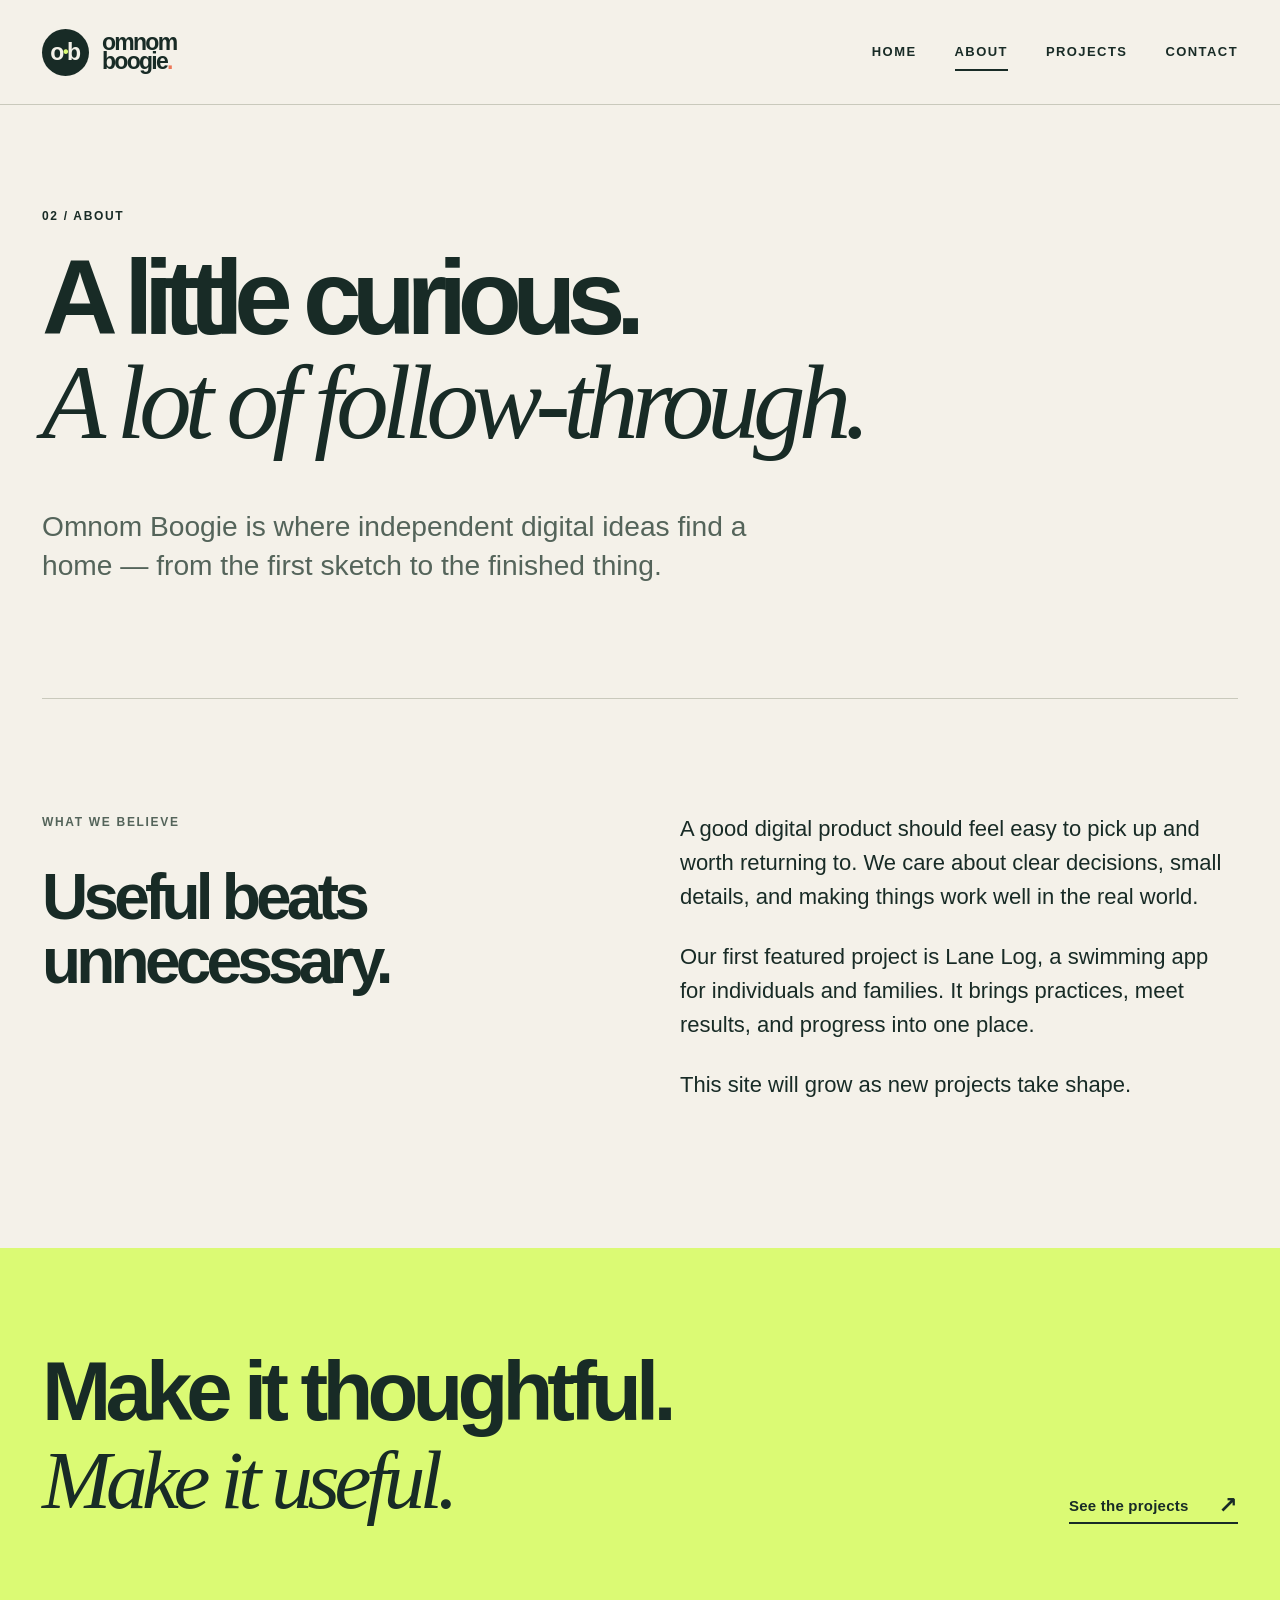
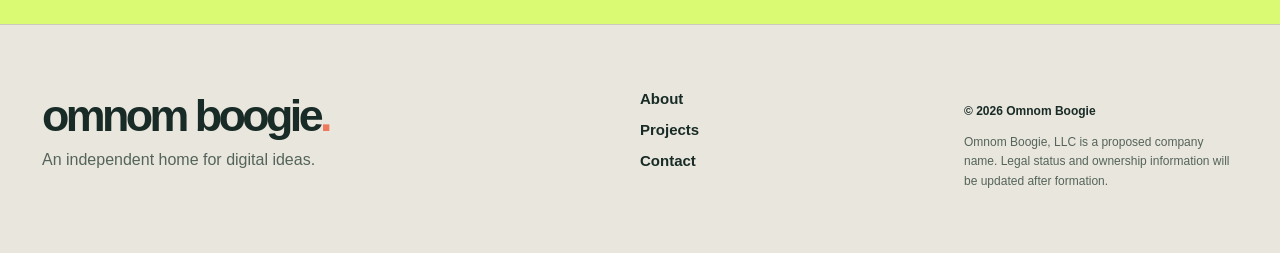
==== about.html @ baf91707 "Add files via upload" ====
<!doctype html>
<html lang="en"><head><meta charset="utf-8"><meta name="viewport" content="width=device-width, initial-scale=1"><meta name="theme-color" content="#f4f1e9"><meta name="description" content="About Omnom Boogie and the thinking behind our independent digital projects."><title>About — Omnom Boogie</title><link rel="stylesheet" href="styles.css"><script src="site.js" defer></script></head><body><a class="skip" href="#main">Skip to content</a><header class="site-header"><div class="shell header-bar"><a class="brand" href="index.html" aria-label="Omnom Boogie home"><span class="brand-glyph" aria-hidden="true">o<span>•</span>b</span><span class="brand-name">omnom<br>boogie<span class="brand-dot">.</span></span></a><button class="menu-button" type="button" aria-controls="main-nav" aria-expanded="false">Menu <span aria-hidden="true">+</span></button><nav class="nav" id="main-nav" aria-label="Main navigation"><a href="index.html">Home</a><a href="about.html" aria-current="page">About</a><a href="projects.html">Projects</a><a href="contact.html">Contact</a></nav></div></header><main id="main"><section class="inner-hero shell"><p class="small-label">02 / ABOUT</p><h1>A little curious.<br><em>A lot of follow-through.</em></h1><p class="inner-lead">Omnom Boogie is where independent digital ideas find a home — from the first sketch to the finished thing.</p></section><section class="section shell rule-top"><div class="split-copy"><div><span class="index">WHAT WE BELIEVE</span><h2>Useful beats<br>unnecessary.</h2></div><div class="prose"><p>A good digital product should feel easy to pick up and worth returning to. We care about clear decisions, small details, and making things work well in the real world.</p><p>Our first featured project is Lane Log, a swimming app for individuals and families. It brings practices, meet results, and progress into one place.</p><p>This site will grow as new projects take shape.</p></div></div></section><section class="quote-band"><div class="shell"><p>Make it thoughtful.<br><em>Make it useful.</em></p><a class="arrow-link" href="projects.html">See the projects <span aria-hidden="true">↗</span></a></div></section></main><footer class="site-footer"><div class="shell footer-grid"><div><p class="footer-wordmark">omnom boogie<span>.</span></p><p class="footer-small">An independent home for digital ideas.</p></div><div class="footer-links"><a href="about.html">About</a><a href="projects.html">Projects</a><a href="contact.html">Contact</a></div><div class="footer-meta"><p>© <span data-year>2026</span> Omnom Boogie</p><p>Omnom Boogie, LLC is a proposed company name. Legal status and ownership information will be updated after formation.</p></div></div></footer></body></html>
---- styles.css ----
/* Omnom Boogie / editorial system. No external fonts, dependencies, trackers, or services. */
:root{--bg:#f4f1e9;--ink:#182b26;--muted:#54645a;--acid:#dbfa74;--orange:#ff8160;--line:#c9c9bc;--sea:#163b4b}*{box-sizing:border-box}html{scroll-behavior:smooth}body{margin:0;background:var(--bg);color:var(--ink);font-family:Arial,Helvetica,system-ui,sans-serif;-webkit-font-smoothing:antialiased}a{color:inherit;text-decoration:none}button{font:inherit}a:focus-visible,button:focus-visible{outline:3px solid #b14d31;outline-offset:5px}.shell{width:min(1280px,calc(100% - 84px));margin:auto}.skip{position:absolute;left:-9999px;top:0;background:var(--acid);z-index:100;padding:12px}.skip:focus{left:12px}.site-header{border-bottom:1px solid var(--line)}.header-bar{min-height:104px;display:flex;align-items:center;justify-content:space-between}.brand{display:flex;align-items:center;gap:13px}.brand-glyph{width:47px;height:47px;display:flex;align-items:center;justify-content:center;position:relative;background:var(--ink);border-radius:50%;color:var(--bg);font-size:23px;font-weight:900;letter-spacing:-.19em;padding-right:4px}.brand-glyph span{font-size:16px;color:var(--acid);margin:0 3px}.brand-name{font-size:23px;line-height:.81;letter-spacing:-.075em;font-weight:900}.brand-dot,.period{color:#ed795a}.nav{display:flex;align-items:center;gap:38px}.nav a{font-size:13px;text-transform:uppercase;letter-spacing:.11em;font-weight:800;padding:10px 0;border-bottom:2px solid transparent}.nav a:hover,.nav a[aria-current=page]{border-color:var(--ink)}.menu-button{display:none}.small-label,.index,.hero-topline,.art-top,.art-bottom{font-size:12px;letter-spacing:.14em;font-weight:800;text-transform:uppercase}.small-label{margin:0 0 23px}.index{color:var(--muted)}.home-hero{padding:43px 0 76px}.hero-topline{display:flex;justify-content:space-between;gap:10px;color:var(--muted)}.hero-title{display:flex;position:relative;align-items:end;justify-content:space-between;margin:90px 0 70px}.hero-title h1{font-weight:900;font-size:clamp(64px,9.4vw,156px);letter-spacing:-.09em;line-height:.91;margin:0}.hero-title em,.inner-hero em,.outro em,.quote-band em{font-family:Georgia,'Times New Roman',serif;font-weight:400;letter-spacing:-.065em}.hero-star{font-size:clamp(95px,13vw,210px);color:var(--orange);transform:rotate(-16deg);line-height:.7;padding:0 3vw 7px 0}.hero-bottom{display:flex;justify-content:space-between;align-items:end;gap:36px}.hero-bottom p{max-width:590px;font-size:clamp(18px,2vw,26px);letter-spacing:-.025em;line-height:1.4;margin:0}.round-link{background:var(--ink);color:var(--bg);border-radius:50%;width:82px;height:82px;display:grid;place-items:center;font-size:40px;flex:none;transition:transform .2s}.round-link:hover{transform:rotate(-45deg)}.ticker{background:var(--acid);border-block:1px solid var(--ink)}.ticker .shell{display:flex;align-items:center;justify-content:space-between;gap:20px;padding:23px 0;font-size:clamp(12px,1.5vw,19px);letter-spacing:.09em;font-weight:900}.ticker-mark{font-size:28px;line-height:.7}.section{padding-top:113px;padding-bottom:120px}.section-heading{display:flex;justify-content:space-between;align-items:end;margin-bottom:46px;gap:32px}.section-heading h2,.split-copy h2,.contact-layout h2{font-size:clamp(42px,5vw,74px);line-height:1;letter-spacing:-.075em;margin:0;font-weight:900}.section-heading>p{color:var(--muted);font-size:17px;margin:0}.feature{display:grid;grid-template-columns:49% 51%;border:1px solid var(--ink);min-height:490px}.feature-copy{display:flex;flex-direction:column;justify-content:space-between;padding:35px 46px 48px}.feature-top{display:flex;justify-content:space-between;gap:15px;align-items:center}.status{font-size:12px;font-weight:800;text-transform:uppercase;letter-spacing:.06em;white-space:nowrap}.status-dot{display:inline-block;width:8px;height:8px;border-radius:50%;background:#3d8460;margin-right:7px}.feature h3{font-size:clamp(58px,6vw,95px);letter-spacing:-.09em;line-height:.96;margin:0}.feature-description{max-width:460px;color:var(--muted);font-size:20px;line-height:1.48;margin:24px 0 40px}.arrow-link{display:inline-flex;align-items:center;gap:30px;font-size:15px;font-weight:900;letter-spacing:.015em;padding-bottom:8px;border-bottom:2px solid currentColor}.arrow-link span{font-size:23px;line-height:.7}.arrow-link:hover{gap:38px}.lane-art{position:relative;background:var(--sea);color:#e9f8ee;overflow:hidden;min-height:490px;padding:28px 30px;display:flex;flex-direction:column;justify-content:space-between}.lane-art:after{content:'';position:absolute;top:-30%;right:-35%;width:75%;height:150%;border:1px solid #ffffff30;transform:rotate(27deg)}.art-top,.art-bottom{z-index:2;position:relative}.art-bottom{align-self:flex-end}.lane-stripes{position:absolute;inset:-100px -70px;transform:rotate(21deg);display:flex;justify-content:space-around}.lane-stripes i{width:2px;background:#9acdd777}.lane-stripes i:nth-child(2),.lane-stripes i:nth-child(4){width:15px;background:#29637b88}.lane-art-title{font-weight:900;position:relative;z-index:2;line-height:.78;font-size:clamp(80px,9vw,160px);letter-spacing:-.09em}.lane-art-title span{font-size:.46em;vertical-align:top;color:var(--acid);margin-left:12px}.outro{background:var(--ink);color:var(--bg);padding:105px 0 120px}.outro-layout{display:grid;grid-template-columns:1fr 2fr;gap:30px}.outro-layout>h2{grid-column:2;font-size:clamp(46px,6vw,90px);letter-spacing:-.075em;line-height:1.04;margin:0}.outro-layout>div{grid-column:2;max-width:490px;margin-top:12px}.outro-layout>div p{font-size:21px;line-height:1.5;color:#d0dcd0}.outro-layout .arrow-link{color:var(--acid);margin-top:12px}.inner-hero{padding:104px 0 112px}.inner-hero h1{font-size:clamp(64px,8.2vw,134px);letter-spacing:-.09em;line-height:.99;margin:0;max-width:1100px}.inner-lead{font-size:clamp(21px,2.2vw,30px);line-height:1.4;max-width:750px;margin:52px 0 0;color:var(--muted)}.rule-top{border-top:1px solid var(--line)}.split-copy{display:grid;grid-template-columns:1fr 1fr;gap:80px}.split-copy h2{margin-top:35px}.prose p,.contact-body>p{font-size:22px;line-height:1.55;margin:0 0 26px}.quote-band{background:var(--acid);padding:100px 0}.quote-band .shell{display:flex;align-items:end;justify-content:space-between;gap:25px}.quote-band p{font-size:clamp(42px,6.5vw,95px);font-weight:900;line-height:1.05;letter-spacing:-.07em;margin:0}.next-note{display:flex;justify-content:space-between;gap:30px;padding:43px 0 0}.next-note p{font-size:19px;line-height:1.45;max-width:550px;margin:0;color:var(--muted)}.contact-layout{display:grid;grid-template-columns:1fr 1fr;gap:80px}.contact-layout h2{margin-top:40px}.support-block{border-top:1px solid var(--line);margin-top:70px;padding-top:35px}.support-block p{font-size:18px;line-height:1.55;color:var(--muted);max-width:460px}.site-footer{background:#e9e6dd;padding:65px 0 50px;border-top:1px solid var(--line)}.footer-grid{display:grid;grid-template-columns:2fr 1fr 1fr;gap:50px}.footer-wordmark{font-size:clamp(32px,3.5vw,50px);font-weight:900;letter-spacing:-.08em;margin:0}.footer-wordmark span{color:#ed795a}.footer-small{color:var(--muted);margin-top:10px}.footer-links{display:flex;flex-direction:column;gap:14px;font-size:15px;font-weight:800}.footer-links a:hover{text-decoration:underline}.footer-meta{font-size:12px;color:var(--muted);line-height:1.6}.footer-meta p:first-child{color:var(--ink);font-weight:800}@media(max-width:900px){.shell{width:calc(100% - 44px)}.hero-title{margin:75px 0 55px}.hero-star{font-size:100px}.feature{grid-template-columns:1fr}.lane-art{min-height:410px}.feature-copy{min-height:380px}.split-copy,.contact-layout{gap:35px}}@media(max-width:650px){.header-bar{min-height:78px;flex-wrap:wrap}.brand-glyph{width:36px;height:36px;font-size:18px}.brand-name{font-size:19px}.menu-button{display:flex;gap:12px;align-items:center;background:transparent;border:1px solid var(--line);border-radius:0;padding:10px 12px;font-size:13px;text-transform:uppercase;letter-spacing:.1em;font-weight:800}.nav{display:none;flex-basis:100%;flex-direction:column;align-items:stretch;gap:0;padding:5px 0 20px}.nav.open{display:flex}.nav a{padding:14px 0;border-bottom:1px solid var(--line)}.hero-topline{font-size:9px}.home-hero{padding:30px 0 52px}.hero-title{margin:72px 0 42px}.hero-title h1{font-size:clamp(54px,12.2vw,85px)}.hero-star{font-size:65px;position:absolute;right:0;top:-58px}.hero-bottom p{font-size:18px}.round-link{width:55px;height:55px;font-size:29px}.ticker .shell{gap:8px;padding:17px 0;font-size:9px}.ticker-mark{font-size:18px}.section{padding:75px 0 80px}.section-heading{display:block;margin-bottom:30px}.section-heading>p{margin-top:15px}.feature-copy{padding:27px 25px;min-height:390px}.feature-top{gap:8px}.index,.status,.small-label{font-size:10px}.feature h3{font-size:67px}.feature-description{font-size:18px}.lane-art{min-height:340px;padding:22px}.lane-art-title{font-size:90px}.outro{padding:70px 0 85px}.outro-layout{display:block}.outro-layout h2{margin:30px 0}.outro-layout>div p{font-size:18px}.inner-hero{padding:73px 0 85px}.inner-hero h1{font-size:clamp(53px,11vw,85px)}.inner-lead{margin-top:35px;font-size:20px}.split-copy,.contact-layout{display:block}.prose,.contact-body{margin-top:40px}.prose p,.contact-body>p{font-size:19px}.quote-band{padding:70px 0}.quote-band .shell{display:block}.quote-band .arrow-link{margin-top:30px}.next-note{display:block}.next-note p{margin-top:18px}.support-block{margin-top:42px}.footer-grid{grid-template-columns:1fr 1fr;gap:30px}.footer-grid>div:first-child{grid-column:1/-1}.footer-meta{grid-column:1/-1}}@media(prefers-reduced-motion:reduce){html{scroll-behavior:auto}*,*:before,*:after{transition:none!important}}
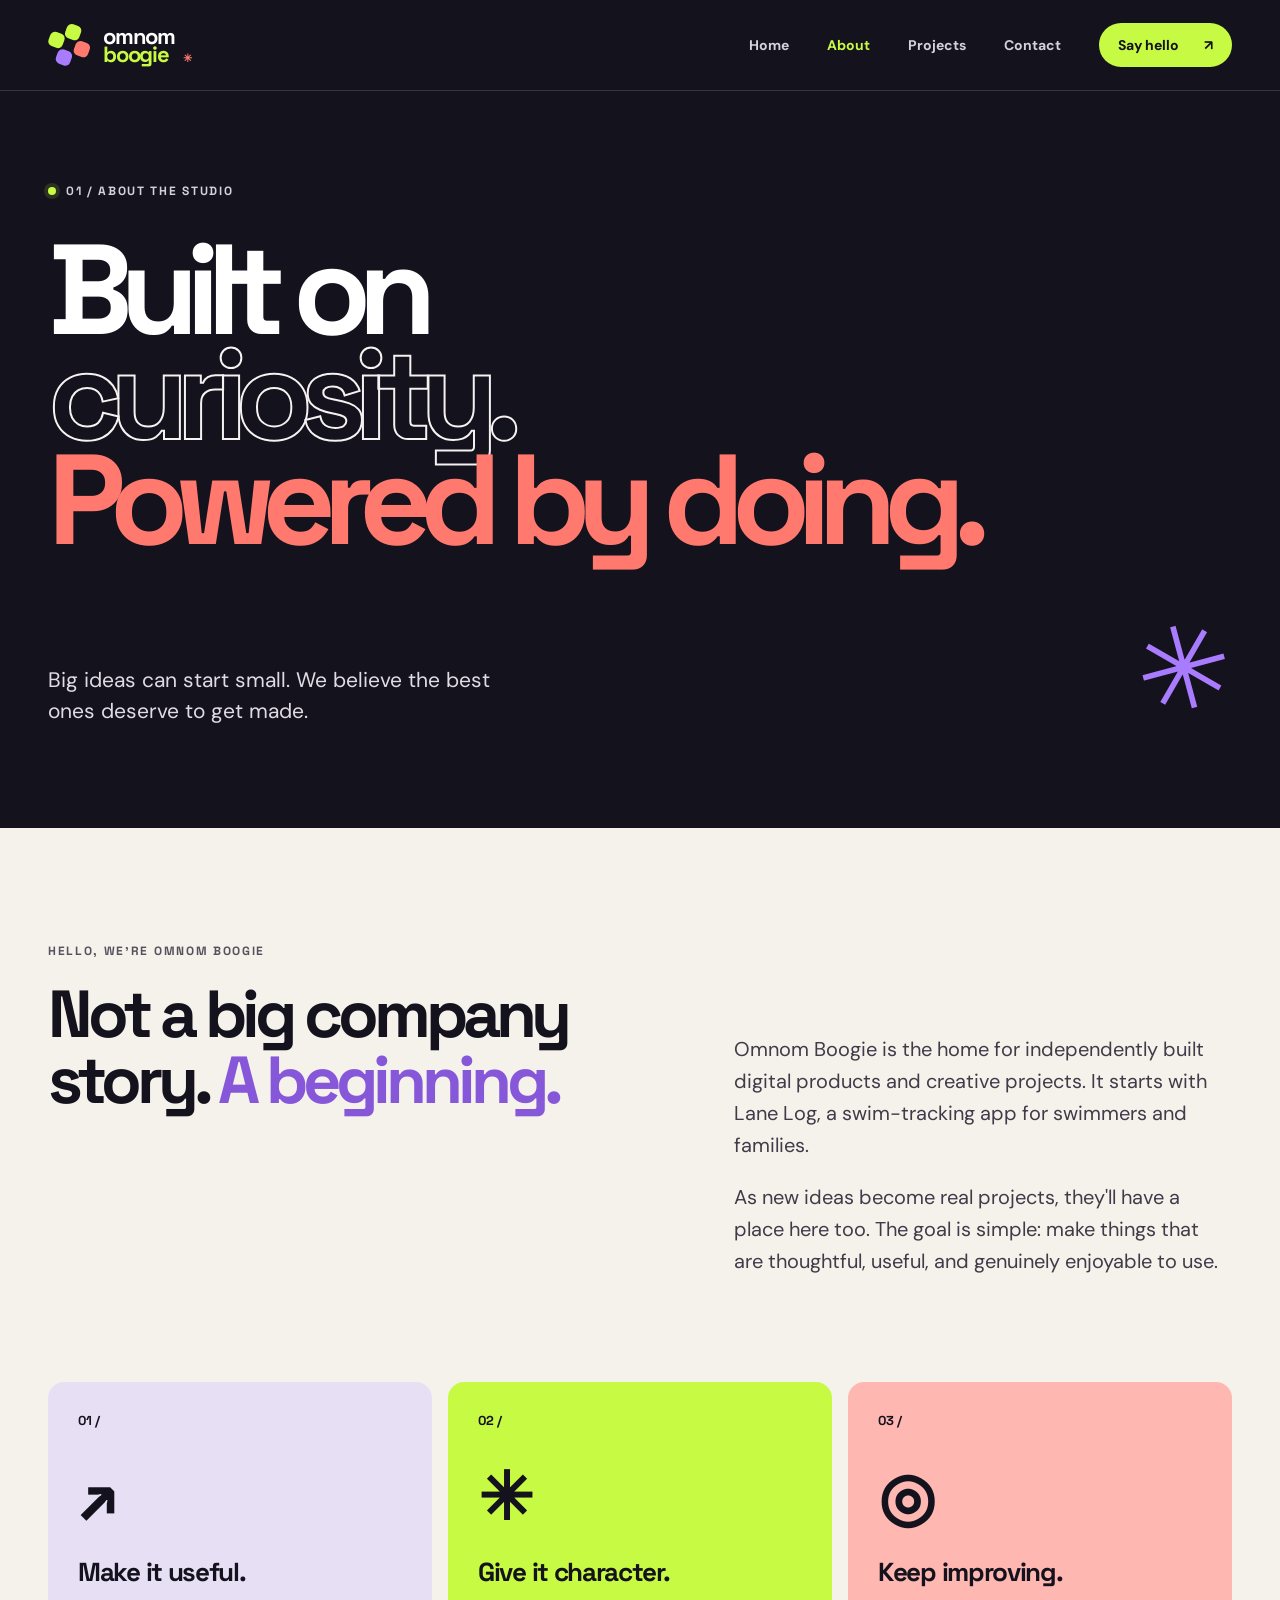
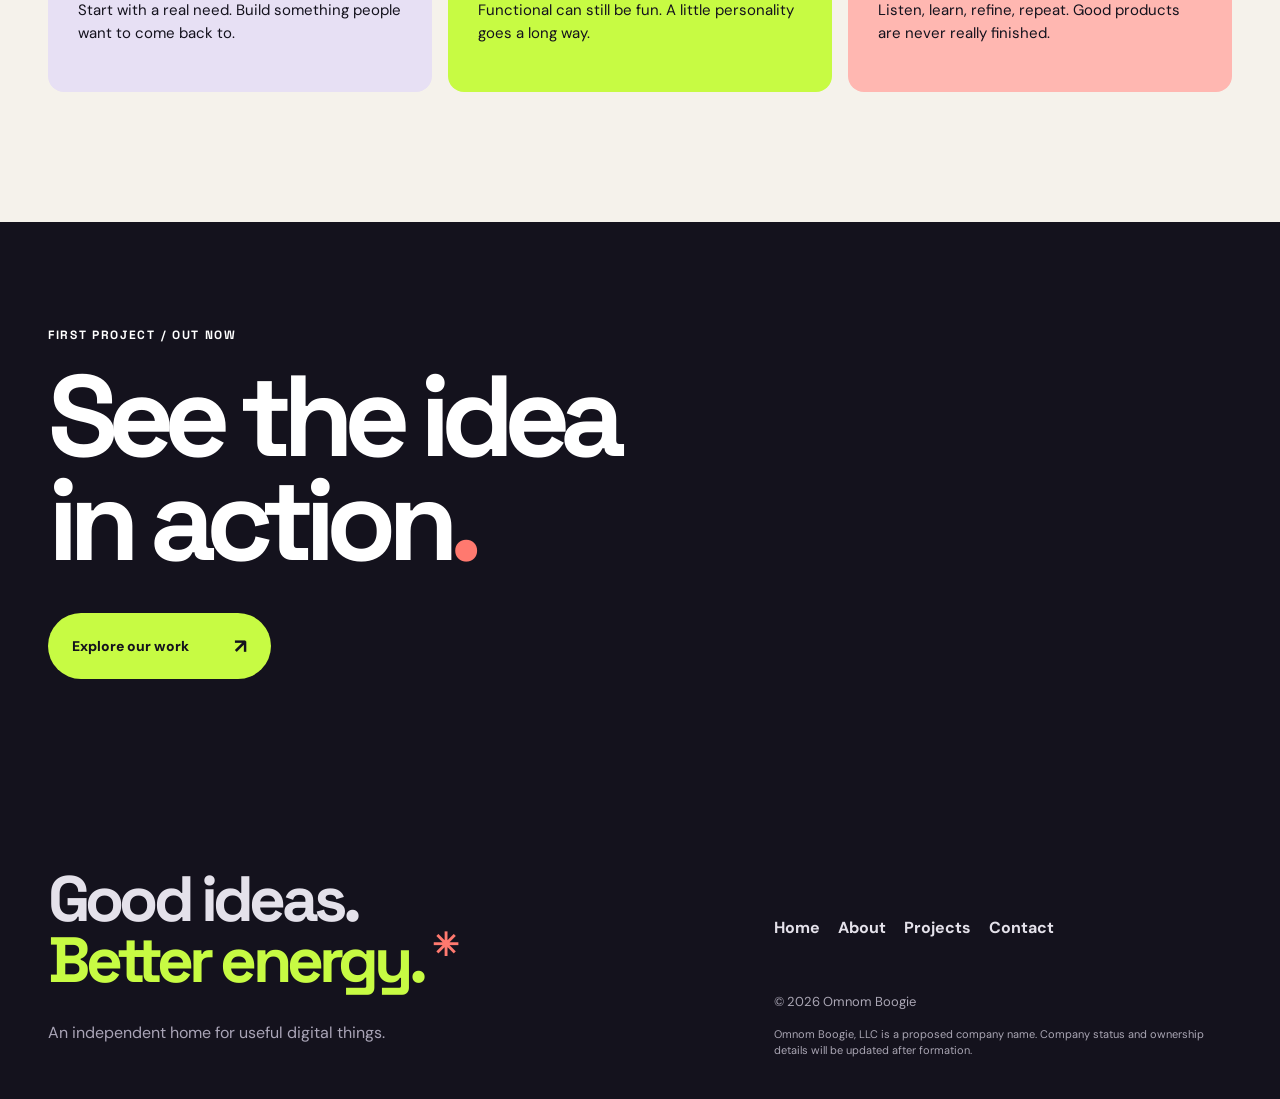
==== commit 0da0955d: "Add files via upload" ====
--- a/about.html
+++ b/about.html
@@ -1,2 +1,5 @@
 <!doctype html>
-<html lang="en"><head><meta charset="utf-8"><meta name="viewport" content="width=device-width, initial-scale=1"><meta name="theme-color" content="#f4f1e9"><meta name="description" content="About Omnom Boogie and the thinking behind our independent digital projects."><title>About — Omnom Boogie</title><link rel="stylesheet" href="styles.css"><script src="site.js" defer></script></head><body><a class="skip" href="#main">Skip to content</a><header class="site-header"><div class="shell header-bar"><a class="brand" href="index.html" aria-label="Omnom Boogie home"><span class="brand-glyph" aria-hidden="true">o<span>•</span>b</span><span class="brand-name">omnom<br>boogie<span class="brand-dot">.</span></span></a><button class="menu-button" type="button" aria-controls="main-nav" aria-expanded="false">Menu <span aria-hidden="true">+</span></button><nav class="nav" id="main-nav" aria-label="Main navigation"><a href="index.html">Home</a><a href="about.html" aria-current="page">About</a><a href="projects.html">Projects</a><a href="contact.html">Contact</a></nav></div></header><main id="main"><section class="inner-hero shell"><p class="small-label">02 / ABOUT</p><h1>A little curious.<br><em>A lot of follow-through.</em></h1><p class="inner-lead">Omnom Boogie is where independent digital ideas find a home — from the first sketch to the finished thing.</p></section><section class="section shell rule-top"><div class="split-copy"><div><span class="index">WHAT WE BELIEVE</span><h2>Useful beats<br>unnecessary.</h2></div><div class="prose"><p>A good digital product should feel easy to pick up and worth returning to. We care about clear decisions, small details, and making things work well in the real world.</p><p>Our first featured project is Lane Log, a swimming app for individuals and families. It brings practices, meet results, and progress into one place.</p><p>This site will grow as new projects take shape.</p></div></div></section><section class="quote-band"><div class="shell"><p>Make it thoughtful.<br><em>Make it useful.</em></p><a class="arrow-link" href="projects.html">See the projects <span aria-hidden="true">↗</span></a></div></section></main><footer class="site-footer"><div class="shell footer-grid"><div><p class="footer-wordmark">omnom boogie<span>.</span></p><p class="footer-small">An independent home for digital ideas.</p></div><div class="footer-links"><a href="about.html">About</a><a href="projects.html">Projects</a><a href="contact.html">Contact</a></div><div class="footer-meta"><p>© <span data-year>2026</span> Omnom Boogie</p><p>Omnom Boogie, LLC is a proposed company name. Legal status and ownership information will be updated after formation.</p></div></div></footer></body></html>+<html lang="en"><head><meta charset="utf-8"><meta name="viewport" content="width=device-width, initial-scale=1"><meta name="theme-color" content="#11101a"><meta name="description" content="Meet Omnom Boogie: an independent creative home for useful digital products and projects."><meta property="og:type" content="website"><meta property="og:title" content="About"><meta property="og:description" content="Meet Omnom Boogie: an independent creative home for useful digital products and projects."><title>About | Omnom Boogie</title><link rel="icon" href="assets/favicon.svg" type="image/svg+xml"><link rel="stylesheet" href="styles.css"><script src="site.js" defer></script></head>
+<body><a class="skip" href="#main">Skip to content</a><header class="site-header"><div class="wrap nav-wrap"><a class="brand" href="index.html" aria-label="Omnom Boogie home"><span class="brand-symbol" aria-hidden="true"><span></span><span></span><span></span><span></span></span><span class="brand-text">omnom<span>boogie</span><b>✳</b></span></a><button class="menu-toggle" aria-expanded="false" aria-controls="nav" type="button"><span class="menu-label">Menu</span><span class="menu-glyph" aria-hidden="true">☰</span></button><nav class="nav" id="nav" aria-label="Main navigation"><a href="index.html">Home</a><a href="about.html" aria-current="page">About</a><a href="projects.html">Projects</a><a href="contact.html">Contact</a><a class="nav-contact" href="contact.html">Say hello <span aria-hidden="true">↗</span></a></nav></div></header>
+<main id="main"><section class="page-hero page-hero-about"><div class="wrap"><div class="eyebrow light"><span class="signal"></span> 01 / ABOUT THE STUDIO</div><h1>Built on<br><span class="outline">curiosity.</span><br><span class="pop-text">Powered by doing.</span></h1><div class="page-hero-foot"><p>Big ideas can start small. We believe the best ones deserve to get made.</p><div class="hero-doodle" aria-hidden="true">✳</div></div></div></section><section class="about-content wrap"><div class="two-col-intro"><div><p class="eyebrow dark">HELLO, WE'RE OMNOM BOOGIE</p><h2>Not a big company story. <em>A beginning.</em></h2></div><div><p>Omnom Boogie is the home for independently built digital products and creative projects. It starts with Lane Log, a swim-tracking app for swimmers and families.</p><p>As new ideas become real projects, they'll have a place here too. The goal is simple: make things that are thoughtful, useful, and genuinely enjoyable to use.</p></div></div><div class="values-grid"><article><span class="value-number">01 /</span><div class="value-symbol">↗</div><h3>Make it useful.</h3><p>Start with a real need. Build something people want to come back to.</p></article><article><span class="value-number">02 /</span><div class="value-symbol">✳</div><h3>Give it character.</h3><p>Functional can still be fun. A little personality goes a long way.</p></article><article><span class="value-number">03 /</span><div class="value-symbol">◎</div><h3>Keep improving.</h3><p>Listen, learn, refine, repeat. Good products are never really finished.</p></article></div></section><section class="mini-cta"><div class="wrap"><p class="eyebrow">FIRST PROJECT / OUT NOW</p><h2>See the idea<br>in action<span>.</span></h2><a class="pill-button lime" href="projects.html">Explore our work <span aria-hidden="true">↗</span></a></div></section></main>
+<footer class="footer"><div class="wrap footer-inner"><div><a class="footer-brand" href="index.html">Good ideas.<br><i>Better energy.</i> <span>✳</span></a><p class="foot-note">An independent home for useful digital things.</p></div><div class="footer-right"><div class="footer-links"><a href="index.html">Home</a><a href="about.html">About</a><a href="projects.html">Projects</a><a href="contact.html">Contact</a></div><p>© <span data-year>2026</span> Omnom Boogie</p><p class="legal-note">Omnom Boogie, LLC is a proposed company name. Company status and ownership details will be updated after formation.</p></div></div></footer></body></html>
--- a/styles.css
+++ b/styles.css
@@ -1,2 +1,5 @@
-/* Omnom Boogie / editorial system. No external fonts, dependencies, trackers, or services. */
-:root{--bg:#f4f1e9;--ink:#182b26;--muted:#54645a;--acid:#dbfa74;--orange:#ff8160;--line:#c9c9bc;--sea:#163b4b}*{box-sizing:border-box}html{scroll-behavior:smooth}body{margin:0;background:var(--bg);color:var(--ink);font-family:Arial,Helvetica,system-ui,sans-serif;-webkit-font-smoothing:antialiased}a{color:inherit;text-decoration:none}button{font:inherit}a:focus-visible,button:focus-visible{outline:3px solid #b14d31;outline-offset:5px}.shell{width:min(1280px,calc(100% - 84px));margin:auto}.skip{position:absolute;left:-9999px;top:0;background:var(--acid);z-index:100;padding:12px}.skip:focus{left:12px}.site-header{border-bottom:1px solid var(--line)}.header-bar{min-height:104px;display:flex;align-items:center;justify-content:space-between}.brand{display:flex;align-items:center;gap:13px}.brand-glyph{width:47px;height:47px;display:flex;align-items:center;justify-content:center;position:relative;background:var(--ink);border-radius:50%;color:var(--bg);font-size:23px;font-weight:900;letter-spacing:-.19em;padding-right:4px}.brand-glyph span{font-size:16px;color:var(--acid);margin:0 3px}.brand-name{font-size:23px;line-height:.81;letter-spacing:-.075em;font-weight:900}.brand-dot,.period{color:#ed795a}.nav{display:flex;align-items:center;gap:38px}.nav a{font-size:13px;text-transform:uppercase;letter-spacing:.11em;font-weight:800;padding:10px 0;border-bottom:2px solid transparent}.nav a:hover,.nav a[aria-current=page]{border-color:var(--ink)}.menu-button{display:none}.small-label,.index,.hero-topline,.art-top,.art-bottom{font-size:12px;letter-spacing:.14em;font-weight:800;text-transform:uppercase}.small-label{margin:0 0 23px}.index{color:var(--muted)}.home-hero{padding:43px 0 76px}.hero-topline{display:flex;justify-content:space-between;gap:10px;color:var(--muted)}.hero-title{display:flex;position:relative;align-items:end;justify-content:space-between;margin:90px 0 70px}.hero-title h1{font-weight:900;font-size:clamp(64px,9.4vw,156px);letter-spacing:-.09em;line-height:.91;margin:0}.hero-title em,.inner-hero em,.outro em,.quote-band em{font-family:Georgia,'Times New Roman',serif;font-weight:400;letter-spacing:-.065em}.hero-star{font-size:clamp(95px,13vw,210px);color:var(--orange);transform:rotate(-16deg);line-height:.7;padding:0 3vw 7px 0}.hero-bottom{display:flex;justify-content:space-between;align-items:end;gap:36px}.hero-bottom p{max-width:590px;font-size:clamp(18px,2vw,26px);letter-spacing:-.025em;line-height:1.4;margin:0}.round-link{background:var(--ink);color:var(--bg);border-radius:50%;width:82px;height:82px;display:grid;place-items:center;font-size:40px;flex:none;transition:transform .2s}.round-link:hover{transform:rotate(-45deg)}.ticker{background:var(--acid);border-block:1px solid var(--ink)}.ticker .shell{display:flex;align-items:center;justify-content:space-between;gap:20px;padding:23px 0;font-size:clamp(12px,1.5vw,19px);letter-spacing:.09em;font-weight:900}.ticker-mark{font-size:28px;line-height:.7}.section{padding-top:113px;padding-bottom:120px}.section-heading{display:flex;justify-content:space-between;align-items:end;margin-bottom:46px;gap:32px}.section-heading h2,.split-copy h2,.contact-layout h2{font-size:clamp(42px,5vw,74px);line-height:1;letter-spacing:-.075em;margin:0;font-weight:900}.section-heading>p{color:var(--muted);font-size:17px;margin:0}.feature{display:grid;grid-template-columns:49% 51%;border:1px solid var(--ink);min-height:490px}.feature-copy{display:flex;flex-direction:column;justify-content:space-between;padding:35px 46px 48px}.feature-top{display:flex;justify-content:space-between;gap:15px;align-items:center}.status{font-size:12px;font-weight:800;text-transform:uppercase;letter-spacing:.06em;white-space:nowrap}.status-dot{display:inline-block;width:8px;height:8px;border-radius:50%;background:#3d8460;margin-right:7px}.feature h3{font-size:clamp(58px,6vw,95px);letter-spacing:-.09em;line-height:.96;margin:0}.feature-description{max-width:460px;color:var(--muted);font-size:20px;line-height:1.48;margin:24px 0 40px}.arrow-link{display:inline-flex;align-items:center;gap:30px;font-size:15px;font-weight:900;letter-spacing:.015em;padding-bottom:8px;border-bottom:2px solid currentColor}.arrow-link span{font-size:23px;line-height:.7}.arrow-link:hover{gap:38px}.lane-art{position:relative;background:var(--sea);color:#e9f8ee;overflow:hidden;min-height:490px;padding:28px 30px;display:flex;flex-direction:column;justify-content:space-between}.lane-art:after{content:'';position:absolute;top:-30%;right:-35%;width:75%;height:150%;border:1px solid #ffffff30;transform:rotate(27deg)}.art-top,.art-bottom{z-index:2;position:relative}.art-bottom{align-self:flex-end}.lane-stripes{position:absolute;inset:-100px -70px;transform:rotate(21deg);display:flex;justify-content:space-around}.lane-stripes i{width:2px;background:#9acdd777}.lane-stripes i:nth-child(2),.lane-stripes i:nth-child(4){width:15px;background:#29637b88}.lane-art-title{font-weight:900;position:relative;z-index:2;line-height:.78;font-size:clamp(80px,9vw,160px);letter-spacing:-.09em}.lane-art-title span{font-size:.46em;vertical-align:top;color:var(--acid);margin-left:12px}.outro{background:var(--ink);color:var(--bg);padding:105px 0 120px}.outro-layout{display:grid;grid-template-columns:1fr 2fr;gap:30px}.outro-layout>h2{grid-column:2;font-size:clamp(46px,6vw,90px);letter-spacing:-.075em;line-height:1.04;margin:0}.outro-layout>div{grid-column:2;max-width:490px;margin-top:12px}.outro-layout>div p{font-size:21px;line-height:1.5;color:#d0dcd0}.outro-layout .arrow-link{color:var(--acid);margin-top:12px}.inner-hero{padding:104px 0 112px}.inner-hero h1{font-size:clamp(64px,8.2vw,134px);letter-spacing:-.09em;line-height:.99;margin:0;max-width:1100px}.inner-lead{font-size:clamp(21px,2.2vw,30px);line-height:1.4;max-width:750px;margin:52px 0 0;color:var(--muted)}.rule-top{border-top:1px solid var(--line)}.split-copy{display:grid;grid-template-columns:1fr 1fr;gap:80px}.split-copy h2{margin-top:35px}.prose p,.contact-body>p{font-size:22px;line-height:1.55;margin:0 0 26px}.quote-band{background:var(--acid);padding:100px 0}.quote-band .shell{display:flex;align-items:end;justify-content:space-between;gap:25px}.quote-band p{font-size:clamp(42px,6.5vw,95px);font-weight:900;line-height:1.05;letter-spacing:-.07em;margin:0}.next-note{display:flex;justify-content:space-between;gap:30px;padding:43px 0 0}.next-note p{font-size:19px;line-height:1.45;max-width:550px;margin:0;color:var(--muted)}.contact-layout{display:grid;grid-template-columns:1fr 1fr;gap:80px}.contact-layout h2{margin-top:40px}.support-block{border-top:1px solid var(--line);margin-top:70px;padding-top:35px}.support-block p{font-size:18px;line-height:1.55;color:var(--muted);max-width:460px}.site-footer{background:#e9e6dd;padding:65px 0 50px;border-top:1px solid var(--line)}.footer-grid{display:grid;grid-template-columns:2fr 1fr 1fr;gap:50px}.footer-wordmark{font-size:clamp(32px,3.5vw,50px);font-weight:900;letter-spacing:-.08em;margin:0}.footer-wordmark span{color:#ed795a}.footer-small{color:var(--muted);margin-top:10px}.footer-links{display:flex;flex-direction:column;gap:14px;font-size:15px;font-weight:800}.footer-links a:hover{text-decoration:underline}.footer-meta{font-size:12px;color:var(--muted);line-height:1.6}.footer-meta p:first-child{color:var(--ink);font-weight:800}@media(max-width:900px){.shell{width:calc(100% - 44px)}.hero-title{margin:75px 0 55px}.hero-star{font-size:100px}.feature{grid-template-columns:1fr}.lane-art{min-height:410px}.feature-copy{min-height:380px}.split-copy,.contact-layout{gap:35px}}@media(max-width:650px){.header-bar{min-height:78px;flex-wrap:wrap}.brand-glyph{width:36px;height:36px;font-size:18px}.brand-name{font-size:19px}.menu-button{display:flex;gap:12px;align-items:center;background:transparent;border:1px solid var(--line);border-radius:0;padding:10px 12px;font-size:13px;text-transform:uppercase;letter-spacing:.1em;font-weight:800}.nav{display:none;flex-basis:100%;flex-direction:column;align-items:stretch;gap:0;padding:5px 0 20px}.nav.open{display:flex}.nav a{padding:14px 0;border-bottom:1px solid var(--line)}.hero-topline{font-size:9px}.home-hero{padding:30px 0 52px}.hero-title{margin:72px 0 42px}.hero-title h1{font-size:clamp(54px,12.2vw,85px)}.hero-star{font-size:65px;position:absolute;right:0;top:-58px}.hero-bottom p{font-size:18px}.round-link{width:55px;height:55px;font-size:29px}.ticker .shell{gap:8px;padding:17px 0;font-size:9px}.ticker-mark{font-size:18px}.section{padding:75px 0 80px}.section-heading{display:block;margin-bottom:30px}.section-heading>p{margin-top:15px}.feature-copy{padding:27px 25px;min-height:390px}.feature-top{gap:8px}.index,.status,.small-label{font-size:10px}.feature h3{font-size:67px}.feature-description{font-size:18px}.lane-art{min-height:340px;padding:22px}.lane-art-title{font-size:90px}.outro{padding:70px 0 85px}.outro-layout{display:block}.outro-layout h2{margin:30px 0}.outro-layout>div p{font-size:18px}.inner-hero{padding:73px 0 85px}.inner-hero h1{font-size:clamp(53px,11vw,85px)}.inner-lead{margin-top:35px;font-size:20px}.split-copy,.contact-layout{display:block}.prose,.contact-body{margin-top:40px}.prose p,.contact-body>p{font-size:19px}.quote-band{padding:70px 0}.quote-band .shell{display:block}.quote-band .arrow-link{margin-top:30px}.next-note{display:block}.next-note p{margin-top:18px}.support-block{margin-top:42px}.footer-grid{grid-template-columns:1fr 1fr;gap:30px}.footer-grid>div:first-child{grid-column:1/-1}.footer-meta{grid-column:1/-1}}@media(prefers-reduced-motion:reduce){html{scroll-behavior:auto}*,*:before,*:after{transition:none!important}}
+@import url('https://fonts.googleapis.com/css2?family=DM+Sans:wght@400;500;600;700;800&family=Space+Grotesk:wght@400;500;600;700&display=swap');
+:root{--ink:#14121d;--paper:#f5f2eb;--lime:#c7fb43;--purple:#a97bff;--coral:#ff796f;--muted:#696572;--white:#fff;--line:#d6d1cb;font-family:'DM Sans',sans-serif}*{box-sizing:border-box}html{scroll-behavior:smooth}body{margin:0;background:var(--paper);color:var(--ink);overflow-x:hidden}a{color:inherit;text-decoration:none}button{font:inherit}a:focus-visible,button:focus-visible{outline:3px solid var(--purple);outline-offset:4px}::selection{background:var(--lime);color:var(--ink)}.wrap{width:min(1330px,calc(100% - 96px));margin-inline:auto}.skip{position:absolute;left:20px;top:-100px;background:white;padding:12px;z-index:40}.skip:focus{top:10px}.site-header{background:var(--ink);color:white;position:relative;z-index:30;border-bottom:1px solid #ffffff26}.nav-wrap{height:90px;display:flex;align-items:center;justify-content:space-between;gap:30px}.brand{display:flex;align-items:center;gap:13px}.brand-symbol{width:42px;height:42px;position:relative;display:block;transform:rotate(20deg)}.brand-symbol span{position:absolute;width:15px;height:15px;background:var(--lime);border-radius:5px}.brand-symbol span:nth-child(1){top:0;left:13px}.brand-symbol span:nth-child(2){top:13px;right:0;background:var(--coral)}.brand-symbol span:nth-child(3){bottom:0;left:13px;background:var(--purple)}.brand-symbol span:nth-child(4){top:13px;left:0}.brand-text{font:700 22px/0.83 'Space Grotesk',sans-serif;letter-spacing:-1.2px;display:flex;flex-direction:column;position:relative}.brand-text span{color:var(--lime)}.brand-text b{position:absolute;font-size:11px;right:-16px;bottom:0;color:var(--coral)}.nav{display:flex;align-items:center;gap:38px;font-size:14px;font-weight:700}.nav>a:not(.nav-contact){color:#d4d1de;transition:color .2s}.nav>a:hover,.nav>a[aria-current=page]{color:var(--lime)}.nav-contact{padding:13px 19px;background:var(--lime);color:var(--ink);border-radius:99px;white-space:nowrap}.nav-contact:hover{background:white}.nav-contact span{margin-left:22px}.menu-toggle{display:none}.hero,.page-hero{background:var(--ink);color:white;position:relative;isolation:isolate;overflow:hidden}.hero-inner{padding:66px 0 86px;position:relative;z-index:2}.eyebrow{font:700 12px/1.4 'Space Grotesk',sans-serif;letter-spacing:.14em;display:flex;align-items:center;gap:10px;margin:0}.eyebrow.light{color:#d5d1df}.eyebrow.dark{color:#55515d}.signal{width:8px;height:8px;background:var(--lime);border-radius:50%;box-shadow:0 0 0 4px #c7fb4320}.eyebrow-right{margin-left:auto;color:#888594}.hero-headline{position:relative;margin-top:36px}.hero h1,.page-hero h1{font:700 clamp(80px,10.5vw,176px)/.82 'Space Grotesk',sans-serif;letter-spacing:-.102em;margin:0;position:relative;z-index:2}.outline{-webkit-text-stroke:2px #f6f2f1;color:transparent}.pop-text{color:var(--lime)}.hero-sticker{position:absolute;right:3%;top:10%;width:168px;height:168px;background:var(--coral);border-radius:50%;transform:rotate(13deg);display:grid;place-items:center;color:var(--ink);box-shadow:15px 15px 0 #ff796f18;z-index:3}.hero-sticker>div{font:800 21px/.98 'Space Grotesk',sans-serif;transform:rotate(-13deg);text-align:center}.hero-sticker span{color:white;padding-left:5px}.hero-bottom{display:flex;justify-content:space-between;align-items:end;gap:36px;margin-top:52px}.hero-bottom p{font-size:21px;line-height:1.48;color:#d6d2df;max-width:510px;margin:0}.pill-button{display:inline-flex;gap:45px;justify-content:space-between;align-items:center;white-space:nowrap;border-radius:999px;padding:20px 24px;font-weight:800;font-size:14px;transition:transform .2s,background .2s}.pill-button:hover{transform:translateY(-3px)}.pill-button span{font-size:20px}.pill-button.lime{background:var(--lime);color:var(--ink)}.pill-button.black{background:var(--ink);color:white}.pill-button.black:hover{background:#342e49}.hero-shape{position:absolute;border-radius:100%;pointer-events:none}.shape-one{height:550px;width:550px;right:-330px;bottom:-380px;background:var(--purple);opacity:.17;filter:blur(5px)}.shape-two{height:250px;width:250px;right:28%;top:-225px;background:var(--coral);filter:blur(55px);opacity:.3}.marquee{background:var(--lime);color:var(--ink);overflow:hidden;transform:rotate(-1.2deg) scale(1.02);position:relative;z-index:3;border-top:2px solid var(--ink);border-bottom:2px solid var(--ink)}.marquee-track{white-space:nowrap;width:max-content;font:800 17px/1 'Space Grotesk',sans-serif;letter-spacing:.07em;display:flex;align-items:center;gap:38px;padding:19px 0;animation:travel 32s linear infinite}.marquee-track span{color:#7040a8;font-size:24px}@keyframes travel{to{transform:translateX(-50%)}}@media(prefers-reduced-motion:reduce){*,*:before,*:after{animation-duration:.01ms!important;scroll-behavior:auto!important;transition-duration:.01ms!important}}.work-section{padding:130px 0}.section-top{display:flex;justify-content:space-between;align-items:end;gap:40px;margin-bottom:44px}.section-top h2{font:700 clamp(60px,7.5vw,112px)/.92 'Space Grotesk',sans-serif;letter-spacing:-.085em;margin:18px 0 0}.section-top h2 em,.contact-strip h2 em,.two-col-intro h2 em,.contact-panel h2 em{font-style:normal;color:#8658d9}.section-top .asterisk{font-size:.55em;color:var(--coral);vertical-align:top}.section-top>p{max-width:295px;color:var(--muted);line-height:1.55;font-size:17px}.project-feature{display:grid;grid-template-columns:1fr 1.08fr;min-height:570px;overflow:hidden;border:2px solid var(--ink);border-radius:18px;background:var(--lime);box-shadow:9px 9px 0 var(--ink)}.project-detail{display:flex;flex-direction:column;justify-content:space-between;padding:34px 39px 32px;min-width:0}.feature-meta{display:flex;justify-content:space-between;align-items:center;gap:15px;font:700 12px 'Space Grotesk',sans-serif;letter-spacing:.08em}.live-dot{display:inline-flex;align-items:center;gap:8px;background:#14121d14;padding:9px 12px;border-radius:40px;white-space:nowrap}.live-dot:before{content:'';width:8px;height:8px;background:var(--ink);border-radius:50%}.project-main h3,.project-main h2{font:700 clamp(90px,9vw,152px)/.78 'Space Grotesk',sans-serif;letter-spacing:-.09em;margin:16px 0 28px}.dot{color:#7951c6}.project-main>p:not(.eyebrow){font-size:18px;line-height:1.5;max-width:415px;margin:0 0 30px}.project-counter{font:700 12px 'Space Grotesk',sans-serif;letter-spacing:.12em}.project-visual{position:relative;overflow:hidden;background:#7950dd;color:white;display:flex;align-items:center;justify-content:center;isolation:isolate}.project-visual:before{content:'';position:absolute;inset:0;background:linear-gradient(145deg,#a97bff66,transparent 60%)}.visual-top,.visual-bottom{font:700 12px 'Space Grotesk',sans-serif;letter-spacing:.08em;position:absolute;left:36px;right:36px;display:flex;justify-content:space-between;z-index:3}.visual-top{top:32px}.visual-bottom{bottom:32px}.water-ring{position:absolute;border:2px solid #ffffff60;border-radius:50%;aspect-ratio:1;transform:rotate(-20deg)}.ring-a{width:490px}.ring-b{width:355px}.ring-c{width:220px;background:#ffffff14}.lane-monogram{font:700 clamp(120px,19vw,290px)/1 'Space Grotesk',sans-serif;letter-spacing:-.13em;z-index:2;transform:rotate(-13deg);text-shadow:12px 14px 0 #2e1a6c40;padding-right:.12em}.lane-monogram span{font-size:.22em;color:var(--lime);position:absolute;top:-.3em;right:-.2em}.statement{background:var(--purple);padding:118px 0 110px;color:var(--ink)}.statement-grid h2{font:700 clamp(70px,10vw,150px)/.9 'Space Grotesk',sans-serif;letter-spacing:-.09em;margin:35px 0 35px}.statement-grid h2 span{color:var(--lime)}.statement-bottom{border-top:1.5px solid #14121d50;padding-top:28px;display:flex;justify-content:space-between;gap:30px;align-items:end}.statement-bottom p{font-size:20px;line-height:1.45;max-width:440px;margin:0}.text-link{font-weight:800;border-bottom:2px solid var(--ink);padding-bottom:12px}.text-link span{margin-left:55px}.contact-strip{display:flex;justify-content:space-between;align-items:end;gap:40px;padding-block:116px}.contact-strip h2{font:700 clamp(65px,8vw,118px)/.92 'Space Grotesk',sans-serif;letter-spacing:-.09em;margin:20px 0 0}.round-cta{width:130px;height:130px;border-radius:50%;display:grid;place-items:center;background:var(--coral);font-size:55px;transition:transform .2s}.round-cta:hover{transform:rotate(18deg)}.page-hero>.wrap{padding:92px 0 100px;position:relative;z-index:2}.page-hero h1{font-size:clamp(71px,10vw,148px);margin-top:38px}.page-hero-about .pop-text{color:var(--coral)}.page-hero-projects .pop-text{color:var(--purple)}.page-hero-contact .pop-text{color:var(--lime)}.page-hero-foot{display:flex;justify-content:space-between;align-items:end;gap:20px;margin-top:60px}.page-hero-foot p{font-size:21px;line-height:1.5;color:#e0dce5;max-width:485px;margin:0}.hero-doodle{font-size:115px;line-height:1;color:var(--lime);transform:rotate(-15deg)}.page-hero-projects .hero-doodle{color:var(--coral)}.page-hero-about .hero-doodle{color:var(--purple)}.two-col-intro{display:grid;grid-template-columns:1fr .85fr;gap:100px;padding:115px 0 85px}.two-col-intro h2,.contact-panel h2{font:700 clamp(47px,5.2vw,78px)/.98 'Space Grotesk',sans-serif;letter-spacing:-.075em;margin:23px 0}.two-col-intro>div:nth-child(2){padding-top:70px}.two-col-intro>div:nth-child(2) p{font-size:20px;line-height:1.6;color:#403b49}.values-grid{display:grid;grid-template-columns:repeat(3,1fr);gap:16px;padding-bottom:130px}.values-grid article{padding:30px;min-height:310px;border-radius:16px;background:#e7e0f4;display:flex;flex-direction:column}.values-grid article:nth-child(2){background:var(--lime)}.values-grid article:nth-child(3){background:#ffb7b1}.value-number{font:700 13px 'Space Grotesk',sans-serif}.value-symbol{font:700 66px/1 'Space Grotesk',sans-serif;margin:35px 0 25px}.values-grid h3{font:700 26px 'Space Grotesk',sans-serif;letter-spacing:-.05em;margin:0 0 10px}.values-grid p{font-size:15px;line-height:1.55;margin:0}.mini-cta{background:var(--ink);color:white;padding:105px 0}.mini-cta h2{font:700 clamp(70px,9vw,125px)/.9 'Space Grotesk',sans-serif;letter-spacing:-.085em;margin:22px 0 40px}.mini-cta h2 span{color:var(--coral)}.project-list{padding:110px 0 130px}.project-list>.eyebrow{margin-bottom:30px}.project-feature-page{min-height:590px}.next-project{margin-top:60px;padding:38px 0;border-top:2px solid var(--ink);border-bottom:2px solid var(--ink);display:flex;gap:40px;align-items:center}.next-number{font:700 14px 'Space Grotesk',sans-serif;white-space:nowrap}.next-project h3{font:700 37px 'Space Grotesk',sans-serif;letter-spacing:-.05em;margin:0 0 5px}.next-project p{margin:0;color:var(--muted);font-size:17px}.next-star{margin-left:auto;color:#8958e2;font-size:70px}.contact-content{padding:115px 0 130px}.contact-panel{display:grid;grid-template-columns:1fr .8fr;min-height:520px;background:var(--lime);border:2px solid var(--ink);border-radius:18px;overflow:hidden;box-shadow:9px 9px 0 var(--ink)}.contact-panel>div:first-child{padding:64px 50px}.contact-panel h2{font-size:clamp(56px,6vw,87px)}.contact-panel p:not(.eyebrow){font-size:19px;line-height:1.55;max-width:440px}.contact-placeholder{display:inline-block;margin-top:25px;border-bottom:2px solid currentColor;padding-bottom:9px;font-weight:700}.contact-placeholder span{margin-left:30px}.contact-art{background:var(--coral);display:grid;place-items:center;position:relative;isolation:isolate;overflow:hidden}.contact-art-inner{font:700 clamp(90px,12vw,160px)/1 'Space Grotesk',sans-serif;letter-spacing:-.12em;transform:rotate(-16deg);z-index:2}.contact-art-inner span{color:white}.contact-orbit{position:absolute;border:2px solid #14121d60;border-radius:50%;width:420px;height:420px}.orbit-two{width:600px;height:600px}.contact-footnote{font-size:16px;margin:33px 0 0;color:var(--muted)}.contact-footnote a{text-decoration:underline;text-decoration-thickness:2px;text-underline-offset:4px;color:var(--ink)}.footer{background:var(--ink);color:#e4e1ea;padding:85px 0 40px}.footer-inner{display:grid;grid-template-columns:1fr 1fr;gap:40px}.footer-brand{font:700 clamp(50px,5vw,80px)/.96 'Space Grotesk',sans-serif;letter-spacing:-.075em}.footer-brand i{font-style:normal;color:var(--lime)}.footer-brand span{color:var(--coral);font-size:.5em;vertical-align:top}.foot-note{color:#a9a4b6;margin-top:30px}.footer-right{display:flex;align-items:flex-start;flex-direction:column;justify-content:flex-end;padding-left:20%;gap:14px}.footer-links{display:flex;flex-wrap:wrap;gap:18px;font-weight:700;margin-bottom:40px}.footer-links a:hover{text-decoration:underline}.footer-right p{font-size:13px;color:#aaa6b4;margin:0;line-height:1.5}.footer-right .legal-note{font-size:11px;max-width:450px}
+@media(max-width:1050px){.hero-sticker{width:123px;height:123px;right:1%;top:12%}.hero-sticker>div{font-size:16px}.wrap{width:min(100% - 64px,1330px)}.project-feature{min-height:530px}.project-detail{padding:26px}.project-main h3,.project-main h2{font-size:clamp(75px,9vw,130px)}.lane-monogram{font-size:190px}.two-col-intro{gap:50px}}
+@media(max-width:740px){.wrap{width:calc(100% - 38px)}.nav-wrap{height:76px}.brand-symbol{transform:scale(.88) rotate(20deg)}.brand-text{font-size:21px}.menu-toggle{display:flex;align-items:center;gap:10px;color:white;background:transparent;border:1px solid #ffffff55;border-radius:8px;padding:10px 13px;font-weight:700}.menu-glyph{font-size:19px}.nav{display:none;position:absolute;top:76px;left:0;right:0;background:var(--ink);padding:24px 19px 30px;border-top:1px solid #ffffff25;flex-direction:column;align-items:stretch;gap:5px}.nav.open{display:flex}.nav>a:not(.nav-contact){padding:12px 5px}.nav-contact{margin-top:10px;display:flex;justify-content:space-between}.hero-inner{padding:53px 0 73px}.eyebrow{font-size:10px}.eyebrow-right{display:none}.hero-headline{margin-top:44px}.hero h1{font-size:clamp(63px,12.7vw,99px);letter-spacing:-.095em}.outline{-webkit-text-stroke:1.5px #f6f2f1}.hero-sticker{position:relative;top:auto;right:auto;margin:-5px 0 -15px auto;width:100px;height:100px}.hero-sticker>div{font-size:13px}.hero-bottom{align-items:flex-start;flex-direction:column;margin-top:28px;gap:25px}.hero-bottom p{font-size:17px}.pill-button{padding:17px 20px;font-size:13px}.marquee-track{font-size:13px;padding:14px 0}.work-section{padding:82px 0 90px}.section-top{align-items:start;flex-direction:column;gap:12px;margin-bottom:30px}.section-top h2{font-size:clamp(60px,12vw,86px)}.section-top>p{font-size:16px}.project-feature{grid-template-columns:1fr;box-shadow:5px 5px 0 var(--ink)}.project-detail{min-height:525px;padding:25px}.project-main h3,.project-main h2{font-size:110px}.project-main>p:not(.eyebrow){font-size:16px}.feature-meta{font-size:10px}.project-visual{min-height:400px}.lane-monogram{font-size:180px}.statement{padding:78px 0}.statement-grid h2{font-size:clamp(55px,12.5vw,93px)}.statement-bottom{flex-direction:column;align-items:start}.statement-bottom p{font-size:18px}.contact-strip{padding:90px 0;align-items:end}.contact-strip h2{font-size:clamp(55px,11vw,80px)}.round-cta{width:77px;height:77px;font-size:32px;flex-shrink:0}.page-hero>.wrap{padding:69px 0 75px}.page-hero h1{font-size:clamp(60px,11.4vw,96px)}.page-hero-foot{margin-top:45px}.page-hero-foot p{font-size:18px}.hero-doodle{font-size:55px}.two-col-intro{display:block;padding:75px 0 45px}.two-col-intro h2{font-size:60px}.two-col-intro>div:nth-child(2){padding-top:12px}.two-col-intro>div:nth-child(2) p{font-size:17px}.values-grid{grid-template-columns:1fr;padding-bottom:78px}.values-grid article{min-height:245px}.value-symbol{margin:15px 0}.mini-cta{padding:75px 0}.mini-cta h2{font-size:70px}.project-list{padding:80px 0 95px}.next-project{gap:18px}.next-project h3{font-size:26px}.next-project p{font-size:14px}.next-star{font-size:43px}.contact-content{padding:80px 0 95px}.contact-panel{display:block;box-shadow:5px 5px 0 var(--ink)}.contact-panel>div:first-child{padding:42px 28px}.contact-panel h2{font-size:61px}.contact-panel p:not(.eyebrow){font-size:17px}.contact-art{min-height:270px}.contact-art-inner{font-size:105px}.footer{padding:65px 0 40px}.footer-inner{grid-template-columns:1fr;gap:60px}.footer-brand{font-size:65px}.footer-right{padding-left:0}.footer-links{margin-bottom:18px}}
+@media(max-width:390px){.hero h1{font-size:12.3vw}.page-hero h1{font-size:10.9vw}.project-main h3,.project-main h2{font-size:95px}.section-top h2{font-size:56px}.contact-strip h2{font-size:51px}.round-cta{width:65px;height:65px}.contact-panel h2{font-size:50px}.footer-brand{font-size:54px}}
